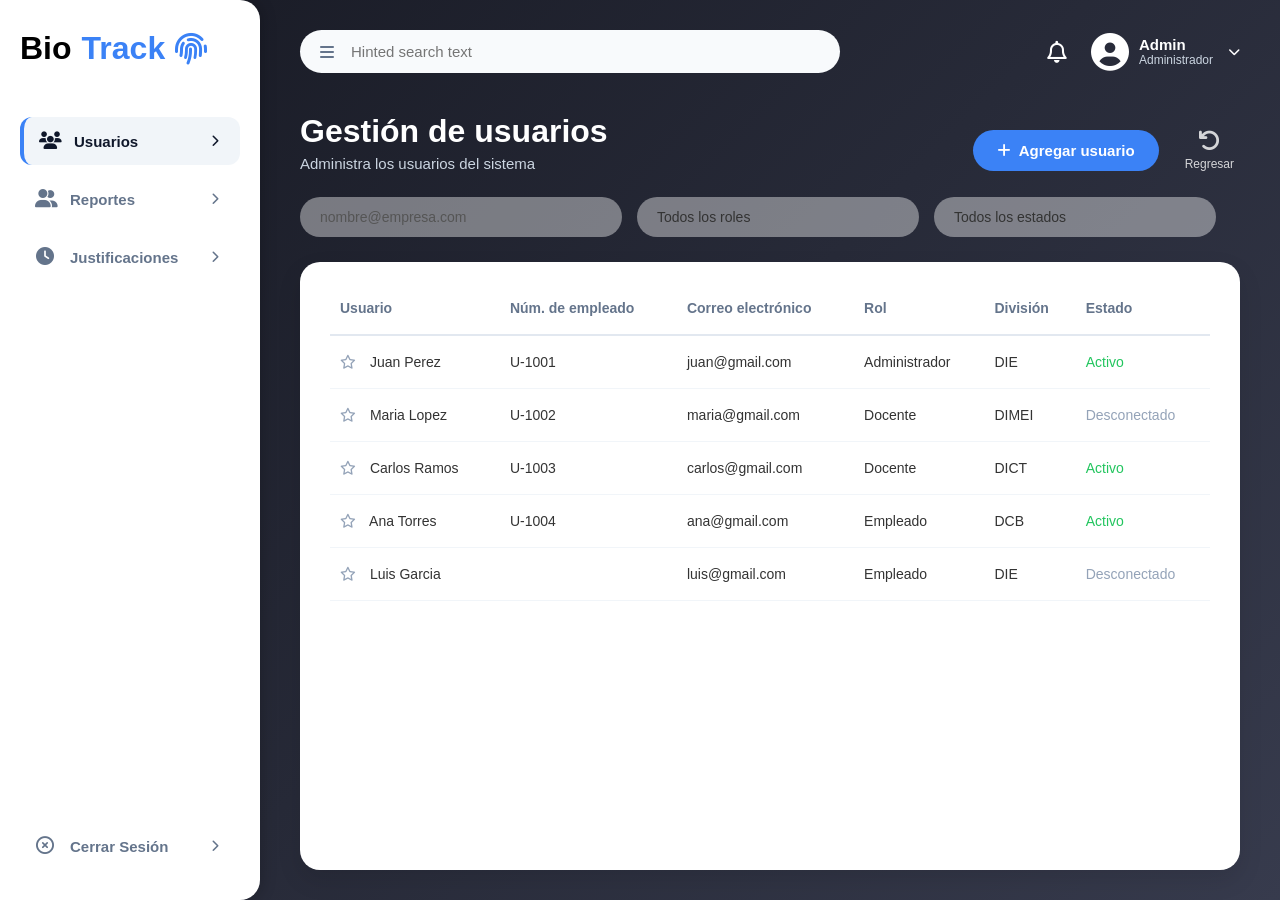
==== pages/landing_admin.html @ ed5fd05c "primeros cambios login" ====
<!DOCTYPE html>
<html lang="es">
<head>
    <meta charset="UTF-8">
    <meta name="viewport" content="width=device-width, initial-scale=1.0">
    <title>BioTrack - Panel de Administración</title>
    <link rel="stylesheet" href="https://cdnjs.cloudflare.com/ajax/libs/font-awesome/6.4.0/css/all.min.css">
    
    <style>
        
        body {
            margin: 0;
            font-family: 'Segoe UI', Tahoma, Geneva, Verdana, sans-serif;
            background: linear-gradient(135deg, #171923 0%, #373b4d 100%);
            color: white;
            height: 100vh;
            overflow: hidden; 
        }

        .dashboard-container {
            display: flex;
            height: 100vh;
        }

        /* --- Barra Lateral (Sidebar) --- */
        .sidebar {
            width: 260px;
            background-color: white;
            color: #333;
            display: flex;
            flex-direction: column;
            padding: 30px 20px;
            box-sizing: border-box;
            border-top-right-radius: 20px;
            border-bottom-right-radius: 20px;
            box-shadow: 2px 0 15px rgba(0,0,0,0.2);
            z-index: 10;
        }

        .brand {
            font-size: 32px;
            font-weight: bold;
            margin-bottom: 50px;
            display: flex;
            align-items: center;
            gap: 10px;
            color: black;
        }

        .brand span { color: #3b82f6; }

        .menu-nav {
            display: flex;
            flex-direction: column;
            gap: 10px;
            flex: 1;
        }

        .menu-item {
            display: flex;
            align-items: center;
            justify-content: space-between;
            padding: 15px;
            border-radius: 12px;
            color: #64748b;
            text-decoration: none;
            font-weight: 600;
            font-size: 15px;
            transition: all 0.2s;
            cursor: pointer;
        }

        .menu-item .menu-left {
            display: flex;
            align-items: center;
            gap: 15px;
        }

        .menu-item i { font-size: 18px; width: 20px; text-align: center; }
        
        .menu-item:hover, .menu-item.active {
            background-color: #f1f5f9;
            color: #0f172a;
        }

        .menu-item.active { border-left: 4px solid #3b82f6; }

        .main-content {
            flex: 1;
            display: flex;
            flex-direction: column;
            padding: 30px 40px;
            box-sizing: border-box;
            overflow-y: auto; 

        .topbar {
            display: flex;
            justify-content: space-between;
            align-items: center;
            margin-bottom: 40px;
        }

        .search-bar {
            background: #f8fafc;
            padding: 12px 20px;
            border-radius: 30px;
            display: flex;
            align-items: center;
            width: 500px;
            color: #64748b;
        }

        .search-bar input {
            border: none;
            background: transparent;
            outline: none;
            width: 100%;
            margin-left: 15px;
            font-size: 15px;
            color: #333;
        }

        .profile-area {
            display: flex;
            align-items: center;
            gap: 25px;
        }

        .profile-info {
            display: flex;
            align-items: center;
            gap: 10px;
            text-align: left;
        }

        .header-actions {
            display: flex;
            justify-content: space-between;
            align-items: flex-end;
            margin-bottom: 25px;
        }

        .page-title h2 { margin: 0; font-size: 32px; font-weight: bold; }
        .page-title p { margin: 5px 0 0 0; color: #cbd5e1; font-size: 15px; }

        .actions-group {
            display: flex;
            align-items: center;
            gap: 20px;
        }

        .btn-add {
            background-color: #3b82f6;
            color: white;
            border: none;
            padding: 12px 24px;
            border-radius: 30px;
            font-weight: bold;
            font-size: 15px;
            cursor: pointer;
            display: flex;
            align-items: center;
            gap: 8px;
            transition: background 0.2s;
        }

        .btn-add:hover { background-color: #2563eb; }

        .btn-return {
            background: transparent;
            color: white;
            border: none;
            cursor: pointer;
            display: flex;
            flex-direction: column;
            align-items: center;
            font-size: 12px;
            gap: 5px;
            opacity: 0.8;
        }

        .btn-return:hover { opacity: 1; }

        /* --- Filtros --- */
        .filters {
            display: flex;
            gap: 15px;
            margin-bottom: 25px;
        }

        .filter-input {
            background: rgba(255, 255, 255, 0.4);
            border: none;
            padding: 12px 20px;
            border-radius: 20px;
            color: #333;
            width: 30%;
            outline: none;
            font-size: 14px;
        }
        
        .filter-input::placeholder { color: #555; }
        
        select.filter-input {
            appearance: none;
            cursor: pointer;
        }

        /* --- Tabla Blanca --- */
        .table-container {
            background: white;
            border-radius: 20px;
            padding: 20px 30px;
            color: #333;
            flex: 1;
            box-shadow: 0 10px 25px rgba(0,0,0,0.1);
            overflow-y: auto;
        }

        table { width: 100%; border-collapse: collapse; }
        th, td { padding: 18px 10px; text-align: left; border-bottom: 1px solid #f1f5f9; }
        th { font-weight: bold; color: #64748b; border-bottom: 2px solid #e2e8f0; font-size: 14px; }
        td { font-size: 14px; font-weight: 500; }
        
        .estado-activo { color: #22c55e; }
        .estado-inactivo { color: #94a3b8; }
        
        /* Icono de estrella */
        td .fa-star { color: #94a3b8; cursor: pointer; margin-right: 10px; }
    </style>
</head>
<body>

    <div class="dashboard-container">
        
        <aside class="sidebar">
            <div class="brand">
                Bio<span>Track</span> <i class="fa-solid fa-fingerprint" style="color: #3b82f6;"></i>
            </div>
            
            <nav class="menu-nav">
                <a href="landing_admin.html" class="menu-item active">
                    <div class="menu-left"><i class="fa-solid fa-users"></i> Usuarios</div>
                    <i class="fa-solid fa-chevron-right" style="font-size: 12px;"></i>
                </a>
                
                <a href="#" class="menu-item">
                    <div class="menu-left"><i class="fa-solid fa-user-group"></i> Reportes</div>
                    <i class="fa-solid fa-chevron-right" style="font-size: 12px;"></i>
                </a>
                
                <a href="#" class="menu-item">
                    <div class="menu-left"><i class="fa-solid fa-clock"></i> Justificaciones</div>
                    <i class="fa-solid fa-chevron-right" style="font-size: 12px;"></i>
                </a>
                
                <div style="flex-grow: 1;"></div> <a href="#" class="menu-item" id="btnCerrarMenu">
                    <div class="menu-left"><i class="fa-regular fa-circle-xmark"></i> Cerrar Sesión</div>
                    <i class="fa-solid fa-chevron-right" style="font-size: 12px;"></i>
                </a>
            </nav>
        </aside>

        <main class="main-content">
            
            <header class="topbar">
                <div class="search-bar">
                    <i class="fa-solid fa-bars"></i>
                    <input type="text" placeholder="Hinted search text">
                </div>
                
                <div class="profile-area">
                    <i class="fa-regular fa-bell" style="font-size: 22px;"></i>
                    <div class="profile-info">
                        <i class="fa-solid fa-circle-user" style="font-size: 38px;"></i>
                        <div>
                            <div style="font-weight: bold; font-size: 15px;" id="adminName">Admin</div>
                            <div style="font-size: 12px; color: #cbd5e1;">Administrador</div>
                        </div>
                        <i class="fa-solid fa-chevron-down" style="margin-left: 5px; font-size: 12px;"></i>
                    </div>
                </div>
            </header>

            <div class="header-actions">
                <div class="page-title">
                    <h2>Gestión de usuarios</h2>
                    <p>Administra los usuarios del sistema</p>
                </div>
                <div class="actions-group">
                    <button class="btn-add">
                        <i class="fa-solid fa-plus"></i> Agregar usuario
                    </button>
                    <button class="btn-return" onclick="window.location.href='../index.html'">
                        <i class="fa-solid fa-arrow-rotate-left" style="font-size: 22px;"></i> Regresar
                    </button>
                </div>
            </div>

            <div class="filters">
                <input type="text" class="filter-input" placeholder="nombre@empresa.com">
                <select class="filter-input">
                    <option>Todos los roles</option>
                </select>
                <select class="filter-input">
                    <option>Todos los estados</option>
                </select>
            </div>

            <div class="table-container">
                <table>
                    <thead>
                        <tr>
                            <th>Usuario</th>
                            <th>Núm. de empleado</th>
                            <th>Correo electrónico</th>
                            <th>Rol</th>
                            <th>División</th>
                            <th>Estado</th>
                        </tr>
                    </thead>
                    <tbody>
                        <tr>
                            <td><i class="fa-regular fa-star"></i> Juan Perez</td>
                            <td>U-1001</td>
                            <td>juan@gmail.com</td>
                            <td>Administrador</td>
                            <td>DIE</td>
                            <td class="estado-activo">Activo</td>
                        </tr>
                        <tr>
                            <td><i class="fa-regular fa-star"></i> Maria Lopez</td>
                            <td>U-1002</td>
                            <td>maria@gmail.com</td>
                            <td>Docente</td>
                            <td>DIMEI</td>
                            <td class="estado-inactivo">Desconectado</td>
                        </tr>
                        <tr>
                            <td><i class="fa-regular fa-star"></i> Carlos Ramos</td>
                            <td>U-1003</td>
                            <td>carlos@gmail.com</td>
                            <td>Docente</td>
                            <td>DICT</td>
                            <td class="estado-activo">Activo</td>
                        </tr>
                        <tr>
                            <td><i class="fa-regular fa-star"></i> Ana Torres</td>
                            <td>U-1004</td>
                            <td>ana@gmail.com</td>
                            <td>Empleado</td>
                            <td>DCB</td>
                            <td class="estado-activo">Activo</td>
                        </tr>
                        <tr>
                            <td><i class="fa-regular fa-star"></i> Luis Garcia</td>
                            <td></td>
                            <td>luis@gmail.com</td>
                            <td>Empleado</td>
                            <td>DIE</td>
                            <td class="estado-inactivo">Desconectado</td>
                        </tr>
                    </tbody>
                </table>
            </div>

        </main>
    </div>

    <script>
        const usuarioLogueado = localStorage.getItem("usuario");
        if (usuarioLogueado) {
            document.getElementById("adminName").innerText = usuarioLogueado;
        }

        // Lógica del botón de cerrar sesión
        document.getElementById("btnCerrarMenu").addEventListener("click", function() {
            localStorage.removeItem("usuario");
            localStorage.removeItem("rol");
            window.location.href = "../index.html"; // Regresa al login
        });
    </script>
</body>
</html>
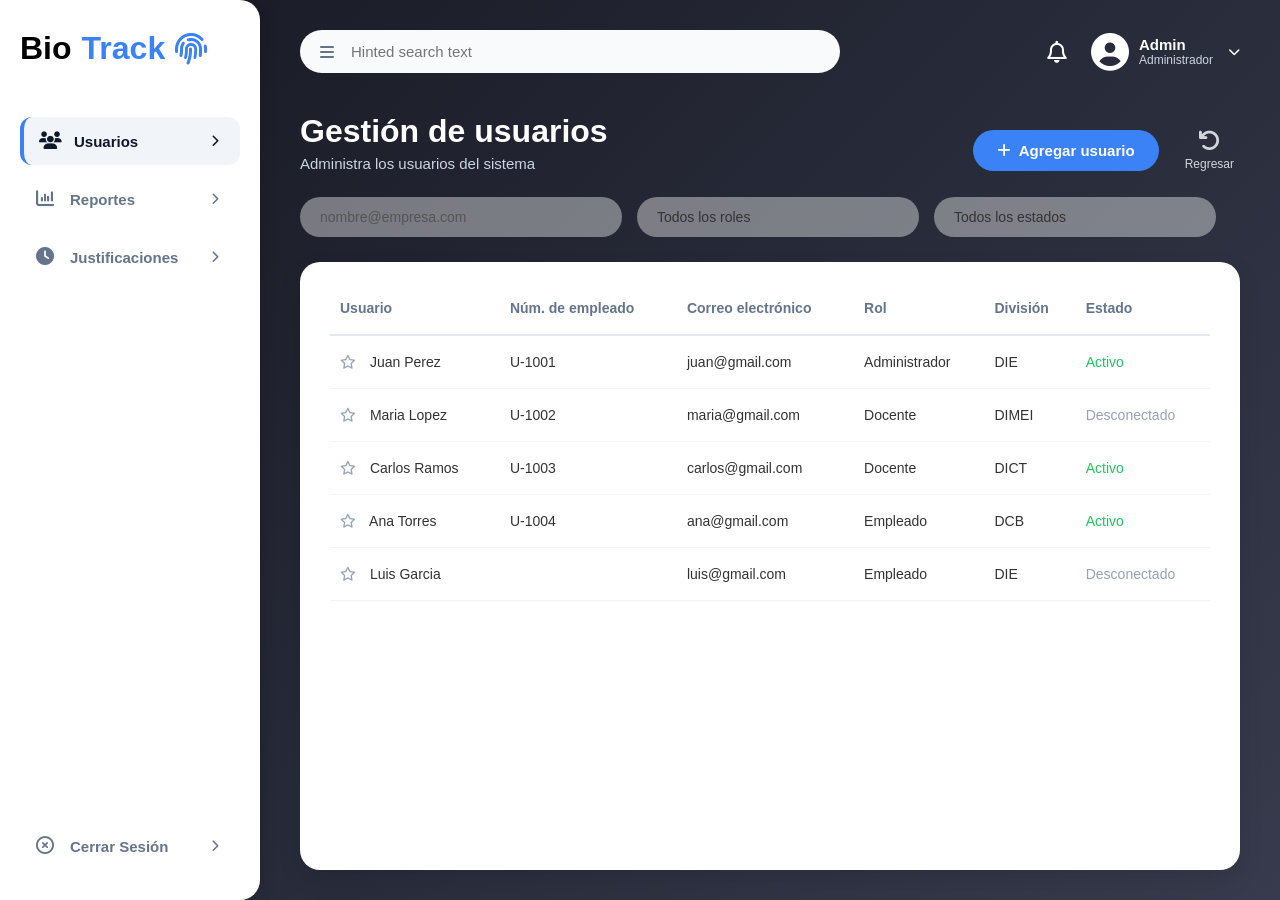
==== commit 73a2d7ed: "Segundo día" ====
--- a/pages/landing_admin.html
+++ b/pages/landing_admin.html
@@ -7,14 +7,16 @@
     <link rel="stylesheet" href="https://cdnjs.cloudflare.com/ajax/libs/font-awesome/6.4.0/css/all.min.css">
     
     <style>
-        
+        /* =========================================
+           ESTILOS DEL DASHBOARD DE ADMINISTRACIÓN
+           ========================================= */
         body {
             margin: 0;
             font-family: 'Segoe UI', Tahoma, Geneva, Verdana, sans-serif;
             background: linear-gradient(135deg, #171923 0%, #373b4d 100%);
             color: white;
             height: 100vh;
-            overflow: hidden; 
+            overflow: hidden; /* Evita scroll en toda la página */
         }
 
         .dashboard-container {
@@ -47,7 +49,7 @@
             color: black;
         }
 
-        .brand span { color: #3b82f6; }
+        .brand span { color: #3b82f6; } /* Azul BioTrack */
 
         .menu-nav {
             display: flex;
@@ -85,14 +87,17 @@
 
         .menu-item.active { border-left: 4px solid #3b82f6; }
 
+        /* --- Contenido Principal --- */
         .main-content {
             flex: 1;
             display: flex;
             flex-direction: column;
             padding: 30px 40px;
             box-sizing: border-box;
-            overflow-y: auto; 
-
+            overflow-y: auto; /* Scroll solo en esta área si es necesario */
+        }
+
+        /* --- Barra Superior (Topbar) --- */
         .topbar {
             display: flex;
             justify-content: space-between;
@@ -133,6 +138,7 @@
             text-align: left;
         }
 
+        /* --- Cabecera de Página --- */
         .header-actions {
             display: flex;
             justify-content: space-between;
@@ -244,17 +250,19 @@
                     <i class="fa-solid fa-chevron-right" style="font-size: 12px;"></i>
                 </a>
                 
-                <a href="#" class="menu-item">
-                    <div class="menu-left"><i class="fa-solid fa-user-group"></i> Reportes</div>
+                <a href="reportes.html" class="menu-item">
+                    <div class="menu-left"><i class="fa-solid fa-chart-column"></i> Reportes</div>
                     <i class="fa-solid fa-chevron-right" style="font-size: 12px;"></i>
                 </a>
                 
-                <a href="#" class="menu-item">
+                <a href="justificaciones.html" class="menu-item">
                     <div class="menu-left"><i class="fa-solid fa-clock"></i> Justificaciones</div>
                     <i class="fa-solid fa-chevron-right" style="font-size: 12px;"></i>
                 </a>
                 
-                <div style="flex-grow: 1;"></div> <a href="#" class="menu-item" id="btnCerrarMenu">
+                <div style="flex-grow: 1;"></div> 
+
+                <a href="#" class="menu-item" id="btnCerrarMenu">
                     <div class="menu-left"><i class="fa-regular fa-circle-xmark"></i> Cerrar Sesión</div>
                     <i class="fa-solid fa-chevron-right" style="font-size: 12px;"></i>
                 </a>
@@ -373,11 +381,9 @@
             document.getElementById("adminName").innerText = usuarioLogueado;
         }
 
-        // Lógica del botón de cerrar sesión
         document.getElementById("btnCerrarMenu").addEventListener("click", function() {
-            localStorage.removeItem("usuario");
-            localStorage.removeItem("rol");
-            window.location.href = "../index.html"; // Regresa al login
+            localStorage.clear();
+            window.location.href = "../index.html"; 
         });
     </script>
 </body>
